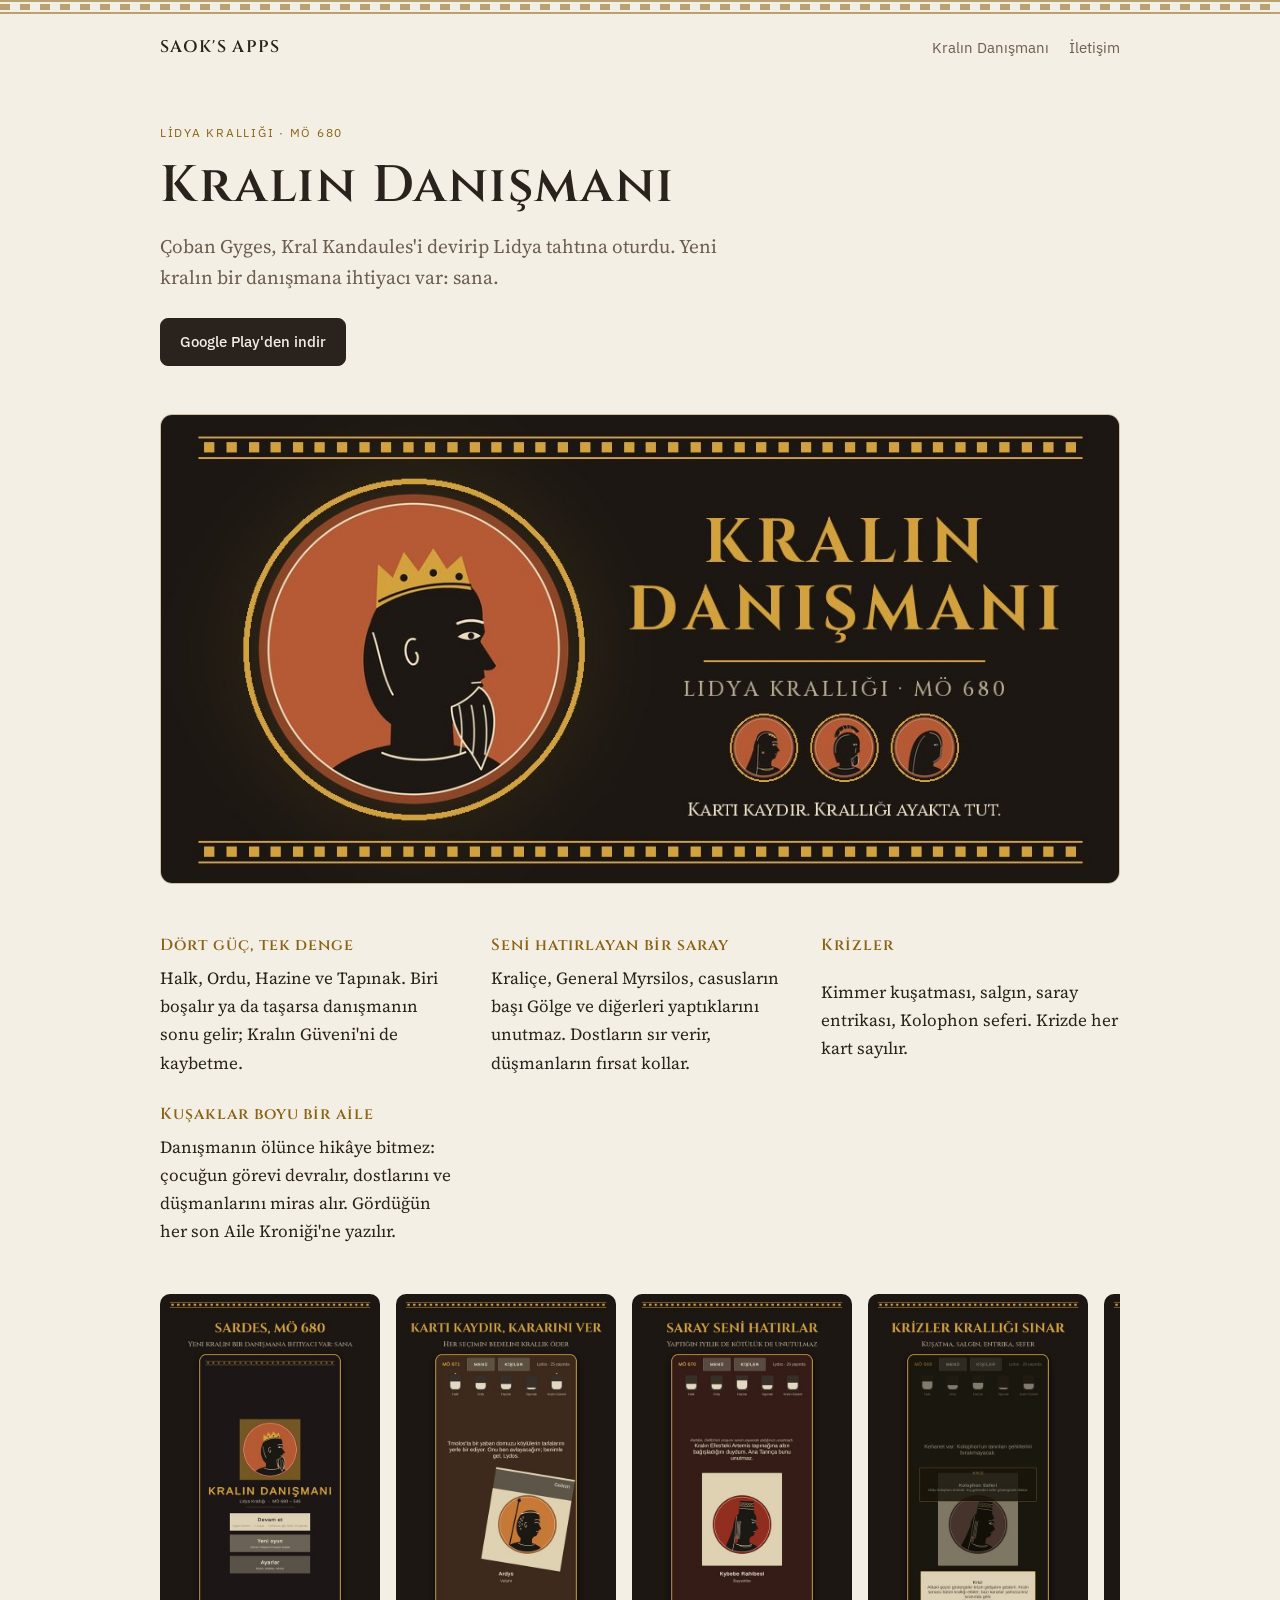
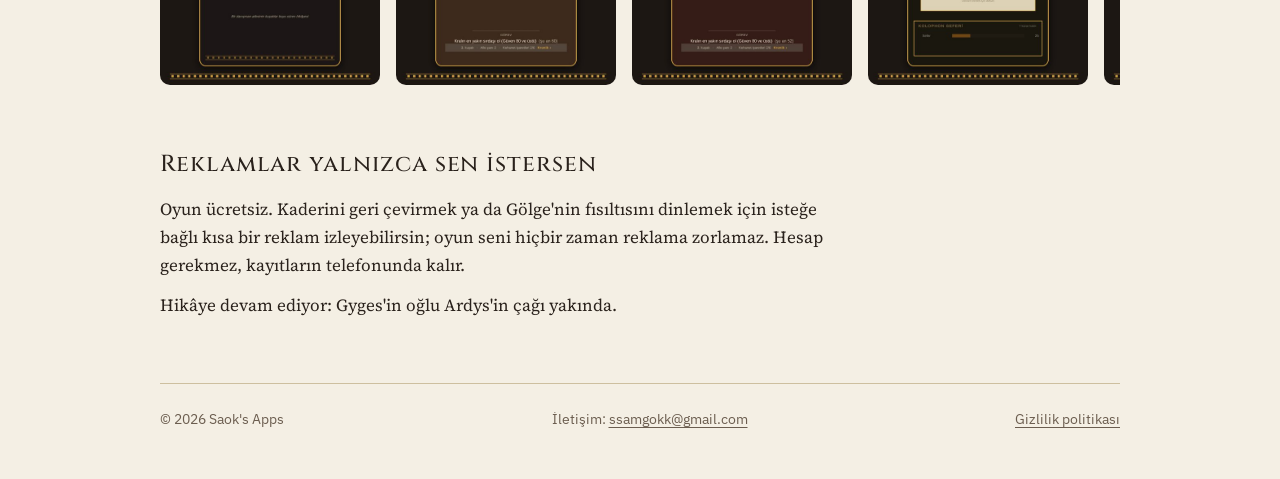
==== kralin-danismani/index.html @ 64fea80e "Saok's Apps sitesi: ana sayfa, Kralın Danışmanı, gizlilik politikası, app-ads.txt Co-Authored-By: Cl" ====
<!doctype html>
<html lang="tr">
<head>
<meta charset="utf-8">
<meta name="viewport" content="width=device-width, initial-scale=1, viewport-fit=cover">
<title>Kralın Danışmanı · Saok's Apps</title>
<meta name="description" content="Lidya sarayında kralın danışmanı ol. Kartı kaydır, krallığı ayakta tut. Android için ücretsiz hikâye oyunu.">
<link rel="icon" href="/assets/favicon.png">
<meta property="og:title" content="Kralın Danışmanı">
<meta property="og:description" content="Lidya sarayında kralın danışmanı ol. Kartı kaydır, krallığı ayakta tut.">
<meta property="og:image" content="https://saoksapps.com/assets/og-kralin.jpg">
<link rel="preconnect" href="https://fonts.googleapis.com">
<link rel="preconnect" href="https://fonts.gstatic.com" crossorigin>
<link rel="stylesheet" href="https://fonts.googleapis.com/css2?family=Cinzel:wght@500;600&family=Source+Serif+4:opsz,wght@8..60,400;8..60,600&family=IBM+Plex+Sans:wght@400;500&display=swap">
<link rel="stylesheet" href="/assets/site.css">
</head>
<body>
<div class="band" aria-hidden="true"></div>
<header class="top">
  <a class="brand" href="/">SAOK'S APPS</a>
  <nav><a href="/kralin-danismani/">Kralın Danışmanı</a><a href="#iletisim">İletişim</a></nav>
</header>

<main>
  <section class="hero">
    <p class="eyebrow">Lidya Krallığı · MÖ 680</p>
    <h1>Kralın Danışmanı</h1>
    <p class="lead">Çoban Gyges, Kral Kandaules'i devirip Lidya tahtına oturdu. Yeni kralın bir danışmana ihtiyacı var: sana.</p>
    <div class="buttons">
      <a class="btn primary" href="https://play.google.com/store/apps/details?id=com.saoksapps.kralindanismani">Google Play'den indir</a>
    </div>
  </section>

  <img class="feature" src="/assets/kralin-tanitim.jpg" width="1024" height="500" alt="Kralın Danışmanı: Gyges madalyonu ve saraydan üç yüz">

  <div class="features">
    <section>
      <h3>Dört güç, tek denge</h3>
      <p>Halk, Ordu, Hazine ve Tapınak. Biri boşalır ya da taşarsa danışmanın sonu gelir; Kralın Güveni'ni de kaybetme.</p>
    </section>
    <section>
      <h3>Seni hatırlayan bir saray</h3>
      <p>Kraliçe, General Myrsilos, casusların başı Gölge ve diğerleri yaptıklarını unutmaz. Dostların sır verir, düşmanların fırsat kollar.</p>
    </section>
    <section>
      <h3>Krizler</h3>
      <p>Kimmer kuşatması, salgın, saray entrikası, Kolophon seferi. Krizde her kart sayılır.</p>
    </section>
    <section>
      <h3>Kuşaklar boyu bir aile</h3>
      <p>Danışmanın ölünce hikâye bitmez: çocuğun görevi devralır, dostlarını ve düşmanlarını miras alır. Gördüğün her son Aile Kroniği'ne yazılır.</p>
    </section>
  </div>

  <section aria-label="Ekran görüntüleri">
    <div class="shots">
      <img src="/assets/ekran-1.jpg" width="540" height="960" alt="Başlık ekranı" loading="lazy">
      <img src="/assets/ekran-2.jpg" width="540" height="960" alt="Kartı kaydırarak karar verme" loading="lazy">
      <img src="/assets/ekran-3.jpg" width="540" height="960" alt="Başrahibe danışmanın geçmişteki iyiliğini hatırlıyor" loading="lazy">
      <img src="/assets/ekran-4.jpg" width="540" height="960" alt="Kolophon Seferi krizi" loading="lazy">
      <img src="/assets/ekran-5.jpg" width="540" height="960" alt="Kehanet işareti" loading="lazy">
      <img src="/assets/ekran-6.jpg" width="540" height="960" alt="Kişiler paneli: dostlar ve düşmanlar" loading="lazy">
    </div>
  </section>

  <section class="narrow" style="display:grid;gap:.75rem">
    <h2>Reklamlar yalnızca sen istersen</h2>
    <p>Oyun ücretsiz. Kaderini geri çevirmek ya da Gölge'nin fısıltısını dinlemek için isteğe bağlı kısa bir reklam izleyebilirsin; oyun seni hiçbir zaman reklama zorlamaz. Hesap gerekmez, kayıtların telefonunda kalır.</p>
    <p>Hikâye devam ediyor: Gyges'in oğlu Ardys'in çağı yakında.</p>
  </section>
</main>

<footer id="iletisim">
  <span>© 2026 Saok's Apps</span>
  <span>İletişim: <a href="mailto:ssamgokk@gmail.com">ssamgokk@gmail.com</a></span>
  <a href="/kralin-danismani/gizlilik/">Gizlilik politikası</a>
</footer>
</body>
</html>
---- assets/site.css ----
/* Saok's Apps: Lidya renkleri (koyu kahve, altın, krem), Cinzel başlıklar, Source Serif metin */
:root {
  --bg: #f4efe4;
  --surface: #ebe3d2;
  --fg: #2a221c;
  --muted: #6b5d4f;
  --rule: #cdbf9f;
  --gold: #8a6416;
  --terra: #b55a34;
  --display: "Cinzel", "Trajan Pro", Georgia, serif;
  --body: "Source Serif 4", Georgia, "Times New Roman", serif;
  --ui: "IBM Plex Sans", system-ui, -apple-system, "Segoe UI", sans-serif;
}
@media (prefers-color-scheme: dark) {
  :root {
    --bg: #1c1713; --surface: #262019; --fg: #eee3cc; --muted: #b8ac94; --rule: #4a3d2c; --gold: #d4a33d; --terra: #d0754d;
    color-scheme: dark;
  }
}
* { box-sizing: border-box; }
html { -webkit-text-size-adjust: 100%; }
body {
  margin: 0;
  background: var(--bg);
  color: var(--fg);
  font-family: var(--body);
  font-size: 1.0625rem;
  line-height: 1.65;
  padding-left: max(16px, env(safe-area-inset-left, 0px));
  padding-right: max(16px, env(safe-area-inset-right, 0px));
  padding-block: 0 3rem;
}
img { max-width: 100%; height: auto; display: block; }
a { color: var(--gold); text-underline-offset: 3px; }
a:focus-visible { outline: 2px solid var(--gold); outline-offset: 2px; }

.band {
  height: 14px;
  margin: 0 calc(-1 * max(16px, env(safe-area-inset-left, 0px)));
  background:
    repeating-linear-gradient(90deg, var(--gold) 0 10px, transparent 10px 20px) center / 100% 6px no-repeat,
    linear-gradient(var(--gold), var(--gold)) top / 100% 2px no-repeat,
    linear-gradient(var(--gold), var(--gold)) bottom / 100% 2px no-repeat;
  opacity: .55;
}

.top {
  max-width: 60rem; margin: 0 auto; padding-block: 1.25rem;
  display: flex; align-items: center; justify-content: space-between; gap: 1rem; flex-wrap: wrap;
}
.brand { font-family: var(--display); font-weight: 600; letter-spacing: .08em; color: var(--fg); text-decoration: none; font-size: 1.05rem; }
.top nav { display: flex; gap: 1.25rem; font-family: var(--ui); font-size: .92rem; }
.top nav a { color: var(--muted); text-decoration: none; }
.top nav a:hover { color: var(--fg); }

main { max-width: 60rem; margin: 0 auto; display: grid; gap: 3rem; }
main > * { min-width: 0; }
.narrow { max-width: 42rem; }

.eyebrow { font-family: var(--ui); font-size: .78rem; letter-spacing: .14em; text-transform: uppercase; color: var(--gold); margin: 0; }
h1, h2 { font-family: var(--display); text-wrap: balance; margin: 0; }
h1 { font-weight: 600; font-size: clamp(2rem, 6vw, 3.2rem); line-height: 1.1; letter-spacing: .03em; }
h2 { font-weight: 500; font-size: 1.45rem; letter-spacing: .04em; }
p { margin: 0; }
.lead { font-size: 1.2rem; color: var(--muted); max-width: 38rem; }

.hero { display: grid; gap: 1rem; padding-top: 2.5rem; }

.game {
  display: grid; grid-template-columns: auto 1fr; gap: 1.5rem; align-items: center;
  background: var(--surface); border: 1px solid var(--rule); border-radius: 14px; padding: 1.5rem;
}
.game img { width: 112px; height: 112px; border-radius: 22px; }
.game > div { display: grid; gap: .5rem; min-width: 0; }
@media (max-width: 520px) { .game { grid-template-columns: 1fr; } }

.buttons { display: flex; flex-wrap: wrap; gap: .75rem; margin-top: .5rem; }
.btn {
  font-family: var(--ui); font-size: .95rem; font-weight: 500; text-decoration: none;
  border-radius: 8px; padding: .65rem 1.2rem; border: 1px solid var(--rule); color: var(--fg);
}
.btn.primary { background: var(--fg); color: var(--bg); border-color: var(--fg); }

.feature { width: 100%; border-radius: 12px; border: 1px solid var(--rule); }

.features { display: grid; grid-template-columns: repeat(auto-fit, minmax(15rem, 1fr)); gap: 1.5rem 2rem; }
.features section { display: grid; gap: .4rem; }
.features h3 { font-family: var(--display); font-weight: 600; font-size: 1rem; letter-spacing: .06em; margin: 0; color: var(--gold); }

.shots {
  display: flex; gap: 1rem; overflow-x: auto; padding-bottom: .75rem;
  scroll-snap-type: x mandatory;
}
.shots img { width: 220px; flex: none; border-radius: 10px; scroll-snap-align: start; }

footer {
  max-width: 60rem; margin: 4rem auto 0; padding-top: 1.5rem; border-top: 1px solid var(--rule);
  font-family: var(--ui); font-size: .88rem; color: var(--muted);
  display: flex; flex-wrap: wrap; gap: .5rem 1.5rem; justify-content: space-between;
}
footer a { color: var(--muted); }
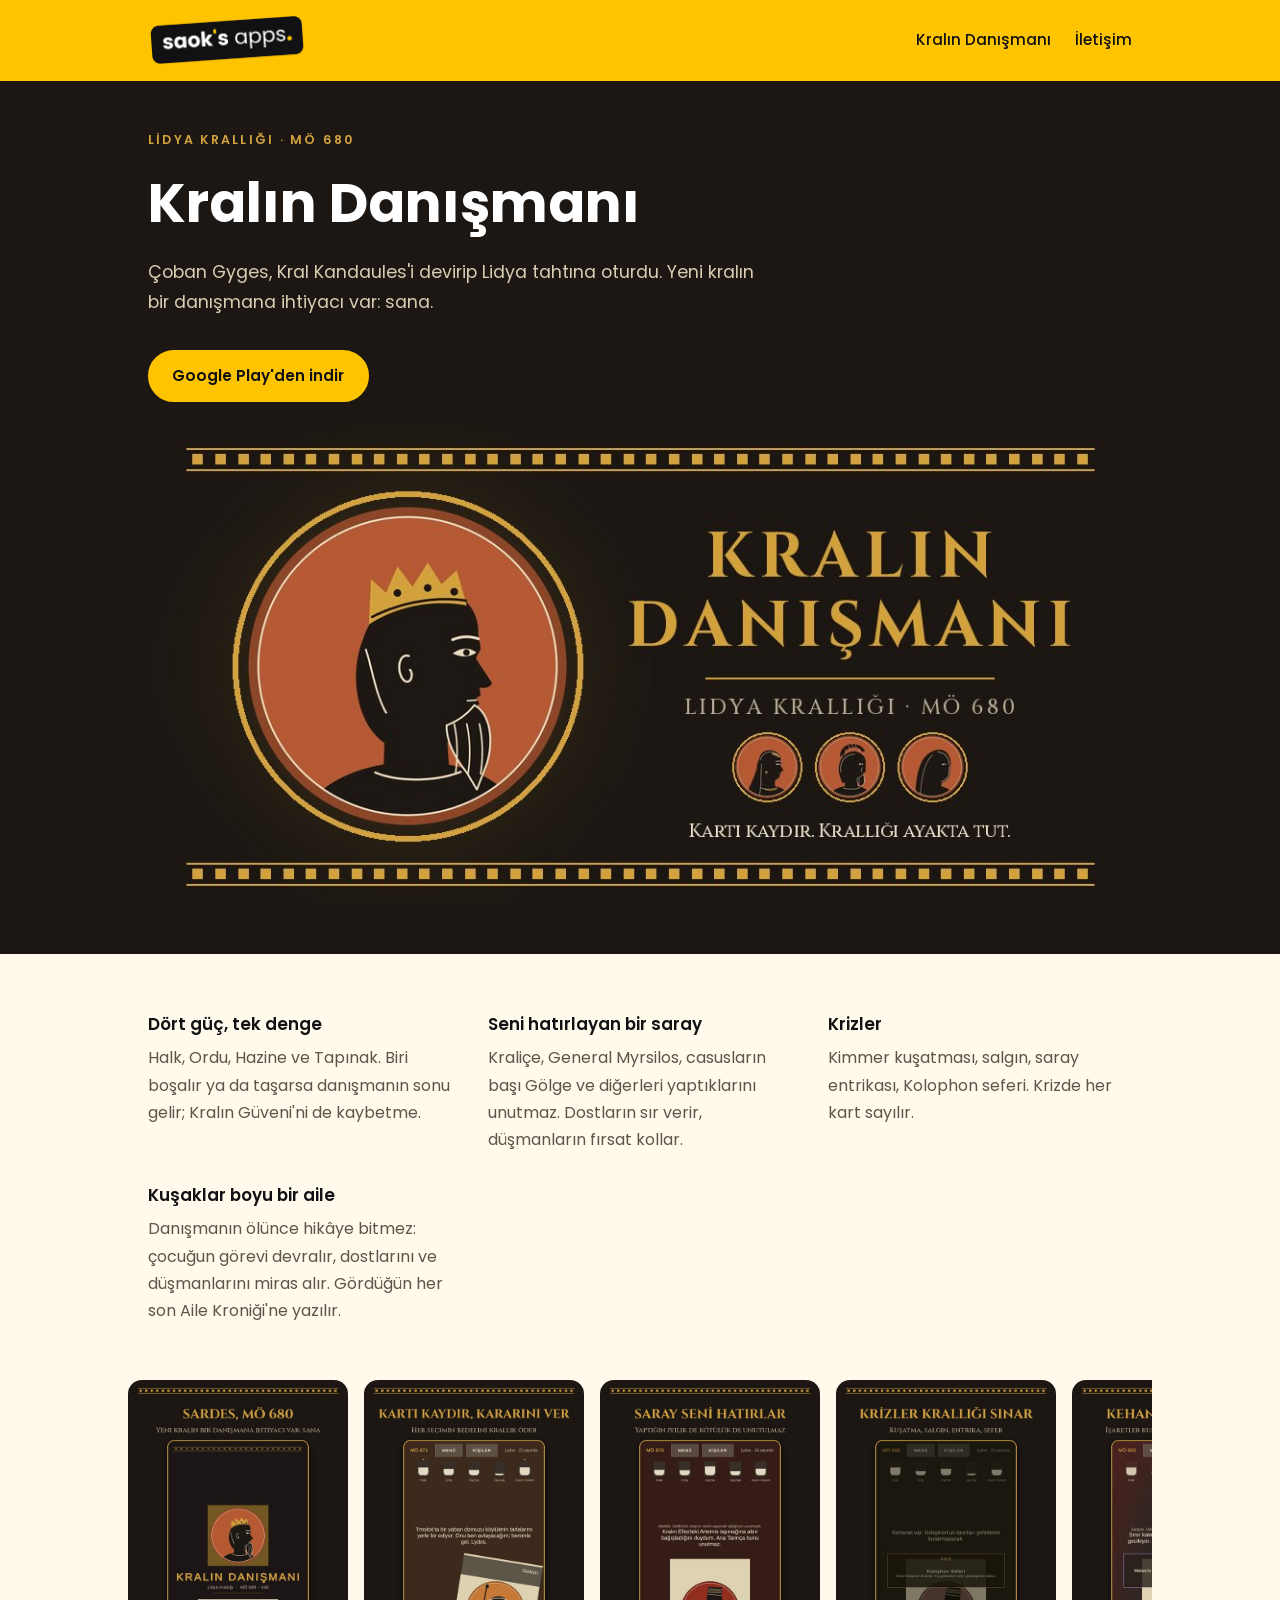
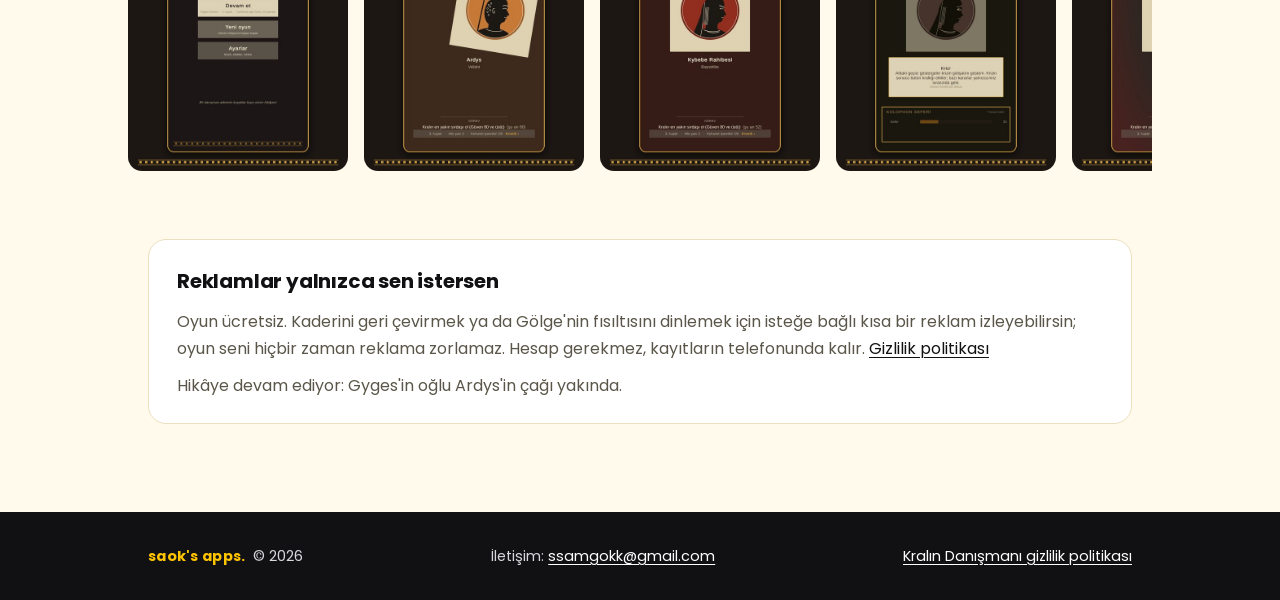
==== commit 2505655d: "Site Saok's Apps marka kimliğine geçti: sarı-siyah, Poppins, logo Co-Authored-By: Claude Opus 5.5 <n" ====
--- a/kralin-danismani/index.html
+++ b/kralin-danismani/index.html
@@ -5,55 +5,46 @@
 <meta name="viewport" content="width=device-width, initial-scale=1, viewport-fit=cover">
 <title>Kralın Danışmanı · Saok's Apps</title>
 <meta name="description" content="Lidya sarayında kralın danışmanı ol. Kartı kaydır, krallığı ayakta tut. Android için ücretsiz hikâye oyunu.">
+<meta name="theme-color" content="#ffc400">
 <link rel="icon" href="/assets/favicon.png">
-<meta property="og:title" content="Kralın Danışmanı">
-<meta property="og:description" content="Lidya sarayında kralın danışmanı ol. Kartı kaydır, krallığı ayakta tut.">
+<link rel="apple-touch-icon" href="/assets/apple-touch-icon.png">
+<meta property="og:title" content="Kralın Danışmanı · Saok's Apps">
+<meta property="og:description" content="Lidya sarayında kralın danışmanı ol. Kartı kaydır, krallığı ayakta tut. Android için ücretsiz hikâye oyunu.">
 <meta property="og:image" content="https://saoksapps.com/assets/og-kralin.jpg">
 <link rel="preconnect" href="https://fonts.googleapis.com">
 <link rel="preconnect" href="https://fonts.gstatic.com" crossorigin>
-<link rel="stylesheet" href="https://fonts.googleapis.com/css2?family=Cinzel:wght@500;600&family=Source+Serif+4:opsz,wght@8..60,400;8..60,600&family=IBM+Plex+Sans:wght@400;500&display=swap">
+<link rel="stylesheet" href="https://fonts.googleapis.com/css2?family=Poppins:wght@300;400;500;600;700&display=swap">
 <link rel="stylesheet" href="/assets/site.css">
 </head>
 <body>
-<div class="band" aria-hidden="true"></div>
 <header class="top">
-  <a class="brand" href="/">SAOK'S APPS</a>
-  <nav><a href="/kralin-danismani/">Kralın Danışmanı</a><a href="#iletisim">İletişim</a></nav>
+  <div class="wrap">
+    <a class="logo" href="/" aria-label="Saok's Apps ana sayfa"><img src="/assets/saoksapps-wordmark.png" width="640" height="211" alt="saok's apps."></a>
+    <nav><a href="/kralin-danismani/">Kralın Danışmanı</a><a href="#iletisim">İletişim</a></nav>
+  </div>
 </header>
-
 <main>
-  <section class="hero">
-    <p class="eyebrow">Lidya Krallığı · MÖ 680</p>
-    <h1>Kralın Danışmanı</h1>
-    <p class="lead">Çoban Gyges, Kral Kandaules'i devirip Lidya tahtına oturdu. Yeni kralın bir danışmana ihtiyacı var: sana.</p>
-    <div class="buttons">
-      <a class="btn primary" href="https://play.google.com/store/apps/details?id=com.saoksapps.kralindanismani">Google Play'den indir</a>
+  <section class="game-hero">
+    <div class="wrap">
+      <p class="eyebrow">Lidya Krallığı · MÖ 680</p>
+      <h1>Kralın Danışmanı</h1>
+      <p class="lead">Çoban Gyges, Kral Kandaules'i devirip Lidya tahtına oturdu. Yeni kralın bir danışmana ihtiyacı var: sana.</p>
+      <div class="buttons"><a class="btn yellow" href="https://play.google.com/store/apps/details?id=com.saoksapps.kralindanismani">Google Play'den indir</a></div>
+      <img class="feature" src="/assets/kralin-tanitim.jpg" width="1024" height="500" alt="Kralın Danışmanı: Gyges madalyonu ve saraydan üç yüz">
     </div>
   </section>
 
-  <img class="feature" src="/assets/kralin-tanitim.jpg" width="1024" height="500" alt="Kralın Danışmanı: Gyges madalyonu ve saraydan üç yüz">
+  <section class="section">
+    <div class="wrap features">
+      <div><h3>Dört güç, tek denge</h3><p>Halk, Ordu, Hazine ve Tapınak. Biri boşalır ya da taşarsa danışmanın sonu gelir; Kralın Güveni'ni de kaybetme.</p></div>
+      <div><h3>Seni hatırlayan bir saray</h3><p>Kraliçe, General Myrsilos, casusların başı Gölge ve diğerleri yaptıklarını unutmaz. Dostların sır verir, düşmanların fırsat kollar.</p></div>
+      <div><h3>Krizler</h3><p>Kimmer kuşatması, salgın, saray entrikası, Kolophon seferi. Krizde her kart sayılır.</p></div>
+      <div><h3>Kuşaklar boyu bir aile</h3><p>Danışmanın ölünce hikâye bitmez: çocuğun görevi devralır, dostlarını ve düşmanlarını miras alır. Gördüğün her son Aile Kroniği'ne yazılır.</p></div>
+    </div>
+  </section>
 
-  <div class="features">
-    <section>
-      <h3>Dört güç, tek denge</h3>
-      <p>Halk, Ordu, Hazine ve Tapınak. Biri boşalır ya da taşarsa danışmanın sonu gelir; Kralın Güveni'ni de kaybetme.</p>
-    </section>
-    <section>
-      <h3>Seni hatırlayan bir saray</h3>
-      <p>Kraliçe, General Myrsilos, casusların başı Gölge ve diğerleri yaptıklarını unutmaz. Dostların sır verir, düşmanların fırsat kollar.</p>
-    </section>
-    <section>
-      <h3>Krizler</h3>
-      <p>Kimmer kuşatması, salgın, saray entrikası, Kolophon seferi. Krizde her kart sayılır.</p>
-    </section>
-    <section>
-      <h3>Kuşaklar boyu bir aile</h3>
-      <p>Danışmanın ölünce hikâye bitmez: çocuğun görevi devralır, dostlarını ve düşmanlarını miras alır. Gördüğün her son Aile Kroniği'ne yazılır.</p>
-    </section>
-  </div>
-
-  <section aria-label="Ekran görüntüleri">
-    <div class="shots">
+  <section class="section" aria-label="Ekran görüntüleri" style="padding-top:0">
+    <div class="wrap shots">
       <img src="/assets/ekran-1.jpg" width="540" height="960" alt="Başlık ekranı" loading="lazy">
       <img src="/assets/ekran-2.jpg" width="540" height="960" alt="Kartı kaydırarak karar verme" loading="lazy">
       <img src="/assets/ekran-3.jpg" width="540" height="960" alt="Başrahibe danışmanın geçmişteki iyiliğini hatırlıyor" loading="lazy">
@@ -63,17 +54,22 @@
     </div>
   </section>
 
-  <section class="narrow" style="display:grid;gap:.75rem">
-    <h2>Reklamlar yalnızca sen istersen</h2>
-    <p>Oyun ücretsiz. Kaderini geri çevirmek ya da Gölge'nin fısıltısını dinlemek için isteğe bağlı kısa bir reklam izleyebilirsin; oyun seni hiçbir zaman reklama zorlamaz. Hesap gerekmez, kayıtların telefonunda kalır.</p>
-    <p>Hikâye devam ediyor: Gyges'in oğlu Ardys'in çağı yakında.</p>
+  <section class="section" style="padding-top:0">
+    <div class="wrap">
+      <div class="note">
+        <h2>Reklamlar yalnızca sen istersen</h2>
+        <p>Oyun ücretsiz. Kaderini geri çevirmek ya da Gölge'nin fısıltısını dinlemek için isteğe bağlı kısa bir reklam izleyebilirsin; oyun seni hiçbir zaman reklama zorlamaz. Hesap gerekmez, kayıtların telefonunda kalır. <a href="/kralin-danismani/gizlilik/">Gizlilik politikası</a></p>
+        <p>Hikâye devam ediyor: Gyges'in oğlu Ardys'in çağı yakında.</p>
+      </div>
+    </div>
   </section>
 </main>
-
 <footer id="iletisim">
-  <span>© 2026 Saok's Apps</span>
-  <span>İletişim: <a href="mailto:ssamgokk@gmail.com">ssamgokk@gmail.com</a></span>
-  <a href="/kralin-danismani/gizlilik/">Gizlilik politikası</a>
+  <div class="wrap">
+    <span><span class="mark">saok's apps.</span> &nbsp;© 2026</span>
+    <span>İletişim: <a href="mailto:ssamgokk@gmail.com">ssamgokk@gmail.com</a></span>
+    <a href="/kralin-danismani/gizlilik/">Kralın Danışmanı gizlilik politikası</a>
+  </div>
 </footer>
 </body>
 </html>
--- a/assets/site.css
+++ b/assets/site.css
@@ -1,101 +1,141 @@
-/* Saok's Apps: Lidya renkleri (koyu kahve, altın, krem), Cinzel başlıklar, Source Serif metin */
+/* Saok's Apps marka kimliği: sarı (#FFC400), siyah (#111114), beyaz; Poppins.
+   Düzen: sarı üst bant + logo, açık zeminli içerik, siyah alt bilgi.
+   Marka tek temalı (logo sarı zemine göre çizildi), bu yüzden renkler sabit. */
 :root {
-  --bg: #f4efe4;
-  --surface: #ebe3d2;
-  --fg: #2a221c;
-  --muted: #6b5d4f;
-  --rule: #cdbf9f;
-  --gold: #8a6416;
-  --terra: #b55a34;
-  --display: "Cinzel", "Trajan Pro", Georgia, serif;
-  --body: "Source Serif 4", Georgia, "Times New Roman", serif;
-  --ui: "IBM Plex Sans", system-ui, -apple-system, "Segoe UI", sans-serif;
-}
-@media (prefers-color-scheme: dark) {
-  :root {
-    --bg: #1c1713; --surface: #262019; --fg: #eee3cc; --muted: #b8ac94; --rule: #4a3d2c; --gold: #d4a33d; --terra: #d0754d;
-    color-scheme: dark;
-  }
+  --yellow: #ffc400;
+  --black: #111114;
+  --white: #ffffff;
+  --paper: #fffaeb;
+  --ink: #111114;
+  --muted: #5a5649;
+  --brown: #412f00;
+  --line: #eadfbf;
+  --font: "Poppins", system-ui, -apple-system, "Segoe UI", sans-serif;
+  color-scheme: light;
 }
 * { box-sizing: border-box; }
 html { -webkit-text-size-adjust: 100%; }
 body {
   margin: 0;
-  background: var(--bg);
-  color: var(--fg);
-  font-family: var(--body);
-  font-size: 1.0625rem;
-  line-height: 1.65;
-  padding-left: max(16px, env(safe-area-inset-left, 0px));
-  padding-right: max(16px, env(safe-area-inset-right, 0px));
-  padding-block: 0 3rem;
+  background: var(--paper);
+  color: var(--ink);
+  font-family: var(--font);
+  font-size: 1rem;
+  line-height: 1.7;
 }
 img { max-width: 100%; height: auto; display: block; }
-a { color: var(--gold); text-underline-offset: 3px; }
-a:focus-visible { outline: 2px solid var(--gold); outline-offset: 2px; }
+a { color: var(--ink); text-underline-offset: 3px; }
+a:focus-visible { outline: 3px solid var(--black); outline-offset: 3px; border-radius: 4px; }
 
-.band {
-  height: 14px;
-  margin: 0 calc(-1 * max(16px, env(safe-area-inset-left, 0px)));
-  background:
-    repeating-linear-gradient(90deg, var(--gold) 0 10px, transparent 10px 20px) center / 100% 6px no-repeat,
-    linear-gradient(var(--gold), var(--gold)) top / 100% 2px no-repeat,
-    linear-gradient(var(--gold), var(--gold)) bottom / 100% 2px no-repeat;
-  opacity: .55;
+.wrap {
+  max-width: 64rem; margin: 0 auto;
+  padding-left: max(20px, env(safe-area-inset-left, 0px));
+  padding-right: max(20px, env(safe-area-inset-right, 0px));
 }
 
-.top {
-  max-width: 60rem; margin: 0 auto; padding-block: 1.25rem;
+/* ---------- üst bant ---------- */
+.top { background: var(--yellow); }
+.top .wrap {
   display: flex; align-items: center; justify-content: space-between; gap: 1rem; flex-wrap: wrap;
+  padding-block: .9rem;
 }
-.brand { font-family: var(--display); font-weight: 600; letter-spacing: .08em; color: var(--fg); text-decoration: none; font-size: 1.05rem; }
-.top nav { display: flex; gap: 1.25rem; font-family: var(--ui); font-size: .92rem; }
-.top nav a { color: var(--muted); text-decoration: none; }
-.top nav a:hover { color: var(--fg); }
+.top .logo img { height: 52px; width: auto; }
+.top nav { display: flex; gap: 1.5rem; font-weight: 500; font-size: .95rem; }
+.top nav a { text-decoration: none; color: var(--black); }
+.top nav a:hover { text-decoration: underline; }
 
-main { max-width: 60rem; margin: 0 auto; display: grid; gap: 3rem; }
-main > * { min-width: 0; }
-.narrow { max-width: 42rem; }
+/* ---------- ana sayfa giriş ---------- */
+.hero { background: var(--yellow); padding-block: 2.5rem 4.5rem; }
+.hero .wrap { display: grid; gap: 1.25rem; }
+.tagline {
+  margin: 0; color: var(--brown); font-weight: 500; font-size: 1rem;
+  letter-spacing: .32em; text-transform: lowercase;
+}
+.hero h1 {
+  margin: 0; font-weight: 700; letter-spacing: -.02em; line-height: 1.08;
+  font-size: clamp(2.2rem, 6.5vw, 4rem); max-width: 16ch; text-wrap: balance;
+}
+.hero p.lead { margin: 0; max-width: 36rem; font-size: 1.1rem; color: var(--black); }
 
-.eyebrow { font-family: var(--ui); font-size: .78rem; letter-spacing: .14em; text-transform: uppercase; color: var(--gold); margin: 0; }
-h1, h2 { font-family: var(--display); text-wrap: balance; margin: 0; }
-h1 { font-weight: 600; font-size: clamp(2rem, 6vw, 3.2rem); line-height: 1.1; letter-spacing: .03em; }
-h2 { font-weight: 500; font-size: 1.45rem; letter-spacing: .04em; }
-p { margin: 0; }
-.lead { font-size: 1.2rem; color: var(--muted); max-width: 38rem; }
+/* ---------- bölümler ---------- */
+main { display: grid; gap: 0; }
+.section { padding-block: 3.5rem; }
+.section h2 {
+  margin: 0 0 1.5rem; font-weight: 700; font-size: 1.6rem; letter-spacing: -.01em;
+}
+.eyebrow {
+  margin: 0; font-size: .78rem; font-weight: 600; letter-spacing: .18em; text-transform: uppercase; color: var(--muted);
+}
 
-.hero { display: grid; gap: 1rem; padding-top: 2.5rem; }
-
-.game {
-  display: grid; grid-template-columns: auto 1fr; gap: 1.5rem; align-items: center;
-  background: var(--surface); border: 1px solid var(--rule); border-radius: 14px; padding: 1.5rem;
+/* oyun kartı: oyunun kendi rengini taşır */
+.game-card {
+  display: grid; grid-template-columns: minmax(0, 1.2fr) minmax(0, 1fr);
+  background: #1c1713; color: #eee3cc; border-radius: 22px; overflow: hidden;
+  box-shadow: 0 1px 0 var(--line);
 }
-.game img { width: 112px; height: 112px; border-radius: 22px; }
-.game > div { display: grid; gap: .5rem; min-width: 0; }
-@media (max-width: 520px) { .game { grid-template-columns: 1fr; } }
+.game-card .art img { width: 100%; height: 100%; object-fit: cover; }
+.game-card .info { padding: 2rem; display: grid; gap: .75rem; align-content: center; }
+.game-card .info .eyebrow { color: #d4a33d; }
+.game-card h3 { margin: 0; font-size: 1.6rem; font-weight: 700; letter-spacing: -.01em; color: #fff; }
+.game-card p { margin: 0; color: #d9ccb2; }
+@media (max-width: 760px) { .game-card { grid-template-columns: 1fr; } }
 
 .buttons { display: flex; flex-wrap: wrap; gap: .75rem; margin-top: .5rem; }
 .btn {
-  font-family: var(--ui); font-size: .95rem; font-weight: 500; text-decoration: none;
-  border-radius: 8px; padding: .65rem 1.2rem; border: 1px solid var(--rule); color: var(--fg);
+  display: inline-block; font-weight: 600; font-size: .95rem; text-decoration: none;
+  border-radius: 999px; padding: .7rem 1.4rem; border: 2px solid currentColor;
 }
-.btn.primary { background: var(--fg); color: var(--bg); border-color: var(--fg); }
+.btn.yellow { background: var(--yellow); color: var(--black); border-color: var(--yellow); }
+.btn.ghost-light { color: #eee3cc; }
+.btn.black { background: var(--black); color: var(--white); border-color: var(--black); }
 
-.feature { width: 100%; border-radius: 12px; border: 1px solid var(--rule); }
+/* ---------- oyun sayfası ---------- */
+.game-hero { background: #1c1713; color: #eee3cc; padding-block: 3rem; }
+.game-hero .wrap { display: grid; gap: 1.5rem; }
+.game-hero .eyebrow { color: #d4a33d; }
+.game-hero h1 { margin: 0; color: #fff; font-weight: 700; font-size: clamp(2rem, 6vw, 3.4rem); line-height: 1.1; }
+.game-hero p.lead { margin: 0; max-width: 38rem; font-size: 1.1rem; color: #d9ccb2; }
+.game-hero .feature { border-radius: 16px; width: 100%; }
 
-.features { display: grid; grid-template-columns: repeat(auto-fit, minmax(15rem, 1fr)); gap: 1.5rem 2rem; }
-.features section { display: grid; gap: .4rem; }
-.features h3 { font-family: var(--display); font-weight: 600; font-size: 1rem; letter-spacing: .06em; margin: 0; color: var(--gold); }
+.features { display: grid; grid-template-columns: repeat(auto-fit, minmax(15rem, 1fr)); gap: 1.75rem 2.25rem; }
+.features div { display: grid; gap: .35rem; align-content: start; }
+.features h3 { margin: 0; font-size: 1.05rem; font-weight: 600; }
+.features p { margin: 0; color: var(--muted); }
 
-.shots {
-  display: flex; gap: 1rem; overflow-x: auto; padding-bottom: .75rem;
-  scroll-snap-type: x mandatory;
+.shots { display: flex; gap: 1rem; overflow-x: auto; padding-bottom: .75rem; scroll-snap-type: x mandatory; }
+.shots img { width: 220px; flex: none; border-radius: 14px; scroll-snap-align: start; }
+
+.note { background: var(--white); border: 1px solid var(--line); border-radius: 18px; padding: 1.5rem 1.75rem; display: grid; gap: .6rem; }
+.note h2 { margin: 0; font-size: 1.25rem; }
+.note p { margin: 0; color: var(--muted); }
+
+/* ---------- yazı sayfaları (gizlilik) ---------- */
+.doc { max-width: 44rem; display: grid; gap: 2rem; padding-block: 3rem; }
+.doc h1 { margin: 0; font-size: clamp(1.8rem, 5vw, 2.6rem); font-weight: 700; line-height: 1.15; }
+.doc .meta { margin: 0; font-size: .9rem; color: var(--muted); display: flex; flex-wrap: wrap; gap: .25rem 1.25rem; }
+.doc article { display: grid; gap: 2rem; }
+.doc section { display: grid; gap: .6rem; }
+.doc h2 { margin: 0; font-size: 1.15rem; font-weight: 600; display: flex; gap: .75rem; align-items: baseline; }
+.doc h2 .n { font-size: .8rem; font-weight: 600; color: var(--brown); background: var(--yellow); border-radius: 999px; padding: .05rem .55rem; }
+.doc p, .doc ul { margin: 0; }
+.doc ul { padding-left: 1.2rem; display: grid; gap: .35rem; }
+.doc .summary { background: var(--white); border-left: 4px solid var(--yellow); border-radius: 0 12px 12px 0; padding: 1rem 1.25rem; }
+.lang { display: flex; gap: .5rem; }
+.lang a { font-size: .85rem; font-weight: 500; text-decoration: none; color: var(--ink); border: 2px solid var(--black); border-radius: 999px; padding: .2rem .9rem; }
+.lang a[aria-current="true"] { background: var(--black); color: var(--white); }
+.contact { display: flex; flex-wrap: wrap; align-items: center; gap: .5rem .75rem; }
+.contact code { font-family: var(--font); background: var(--white); border: 1px solid var(--line); padding: .2rem .6rem; border-radius: 8px; user-select: all; word-break: break-all; }
+.contact button { font: inherit; font-size: .85rem; font-weight: 500; color: var(--black); background: var(--yellow); border: 0; border-radius: 999px; padding: .3rem .9rem; cursor: pointer; }
+
+/* ---------- alt bilgi ---------- */
+footer { background: var(--black); color: #d8d8dc; margin-top: 2rem; }
+footer .wrap {
+  padding-block: 2rem; display: flex; flex-wrap: wrap; gap: .75rem 2rem; justify-content: space-between; align-items: center;
+  font-size: .9rem;
 }
-.shots img { width: 220px; flex: none; border-radius: 10px; scroll-snap-align: start; }
+footer a { color: #ffffff; }
+footer .mark { color: var(--yellow); font-weight: 700; letter-spacing: .02em; }
 
-footer {
-  max-width: 60rem; margin: 4rem auto 0; padding-top: 1.5rem; border-top: 1px solid var(--rule);
-  font-family: var(--ui); font-size: .88rem; color: var(--muted);
-  display: flex; flex-wrap: wrap; gap: .5rem 1.5rem; justify-content: space-between;
-}
-footer a { color: var(--muted); }
+.wrap > * { min-width: 0; }
+main > * { min-width: 0; }
+[hidden] { display: none !important; }
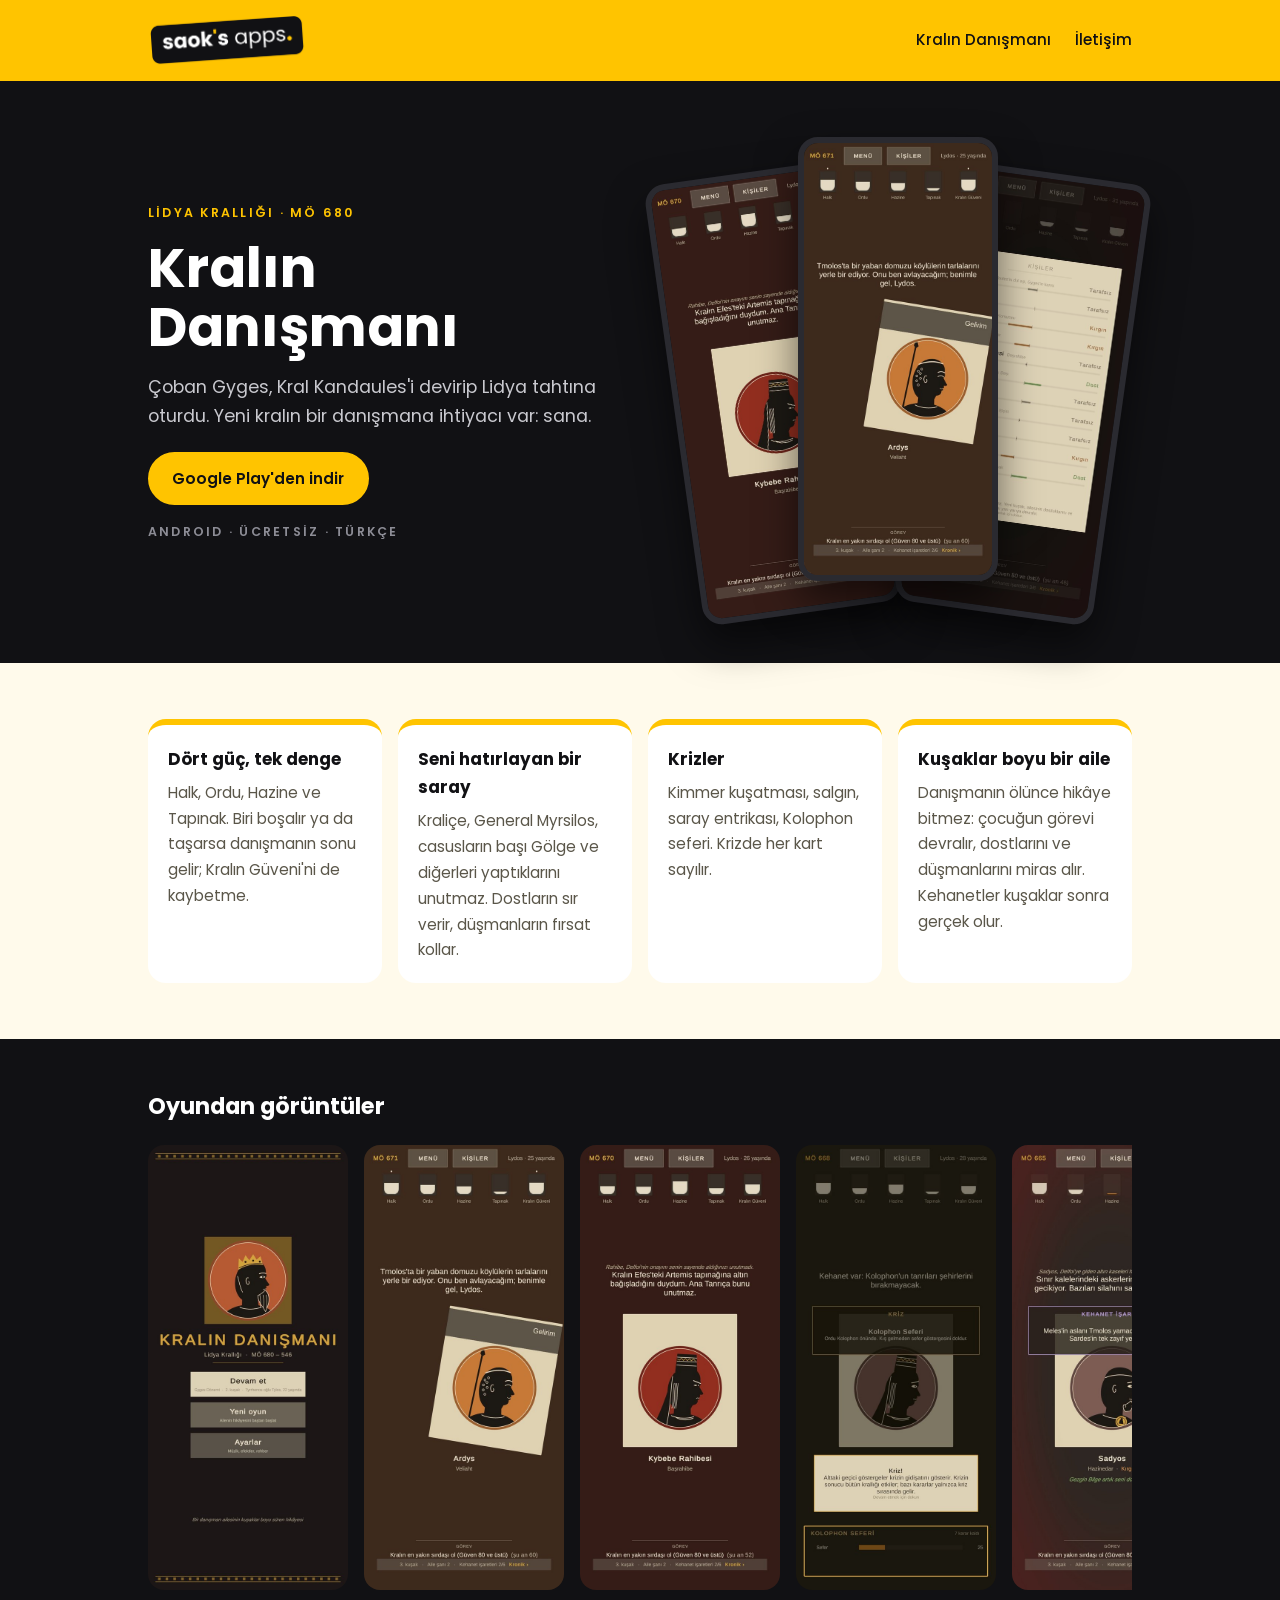
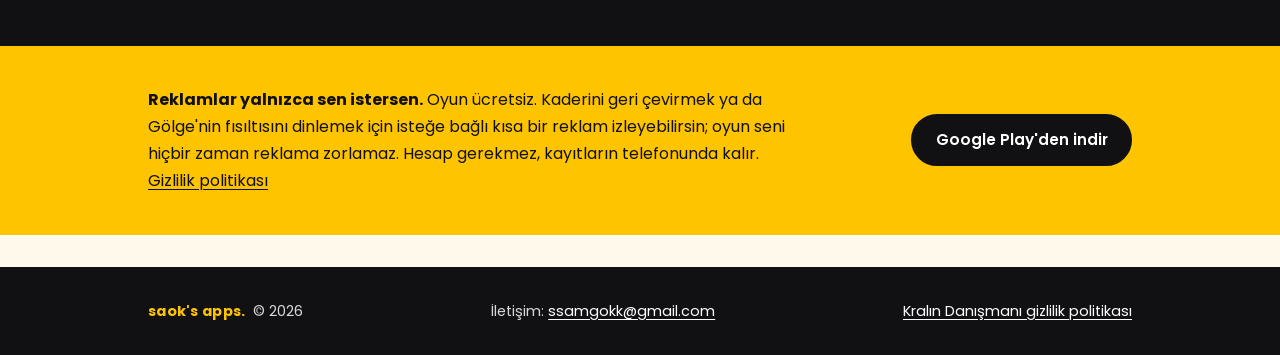
==== commit 0a798049: "Ana sayfa: logolu giriş ve siyah vitrin; oyun sayfası: siyah vitrin tasarımı Co-Authored-By: Claude " ====
--- a/kralin-danismani/index.html
+++ b/kralin-danismani/index.html
@@ -8,13 +8,42 @@
 <meta name="theme-color" content="#ffc400">
 <link rel="icon" href="/assets/favicon.png">
 <link rel="apple-touch-icon" href="/assets/apple-touch-icon.png">
-<meta property="og:title" content="Kralın Danışmanı · Saok's Apps">
-<meta property="og:description" content="Lidya sarayında kralın danışmanı ol. Kartı kaydır, krallığı ayakta tut. Android için ücretsiz hikâye oyunu.">
+<meta property="og:title" content="Kralın Danışmanı">
+<meta property="og:description" content="Lidya sarayında kralın danışmanı ol. Kartı kaydır, krallığı ayakta tut.">
 <meta property="og:image" content="https://saoksapps.com/assets/og-kralin.jpg">
 <link rel="preconnect" href="https://fonts.googleapis.com">
 <link rel="preconnect" href="https://fonts.gstatic.com" crossorigin>
 <link rel="stylesheet" href="https://fonts.googleapis.com/css2?family=Poppins:wght@300;400;500;600;700&display=swap">
 <link rel="stylesheet" href="/assets/site.css">
+
+
+<style>
+.v1 { background: var(--black); color: #fff; padding-block: 3.5rem; }
+.v1 .wrap { display: grid; grid-template-columns: minmax(0,1fr) minmax(0,1fr); gap: 3rem; align-items: center; }
+.v1 .fan { position: relative; height: 470px; }
+.v1 .fan img { position: absolute; width: 200px; height: 444px; object-fit: cover; border-radius: 20px; border: 6px solid #2a2a30; box-shadow: 0 20px 40px rgba(0,0,0,.55); top: 12px; }
+.v1 .fan .a { left: 50%; transform: translateX(-50%); z-index: 2; top: 0; }
+.v1 .fan .b { left: calc(50% - 225px); transform: rotate(-8deg); top: 34px; }
+.v1 .fan .c { left: calc(50% + 25px); transform: rotate(8deg); top: 34px; }
+.v1 .info { display: grid; gap: 1rem; }
+.v1 .eyebrow { color: var(--yellow); }
+.v1 h1 { margin: 0; font-size: clamp(2.2rem,5vw,3.4rem); line-height: 1.08; }
+.v1 .lead { margin: 0; color: #c9c9cf; font-size: 1.1rem; }
+.v1 .buttons { margin-top: .25rem; }
+.f1 { display: grid; grid-template-columns: repeat(auto-fit, minmax(14rem,1fr)); gap: 1rem; }
+.f1 div { background: #fff; border-radius: 18px; padding: 1.25rem; border-top: 6px solid var(--yellow); display: grid; gap: .4rem; align-content: start; }
+.f1 h3 { margin: 0; font-size: 1.05rem; }
+.f1 p { margin: 0; color: var(--muted); font-size: .95rem; }
+.s1 { background: var(--black); padding-block: 3rem; }
+.s1 h2 { color: #fff; margin: 0 0 1.25rem; font-size: 1.4rem; }
+.shots { display: flex; gap: 1rem; overflow-x: auto; padding-bottom: .5rem; }
+.shots img { width: 200px; flex: none; border-radius: 16px; }
+.band { background: var(--yellow); padding-block: 2.5rem; }
+.band .wrap { display: flex; flex-wrap: wrap; gap: 1rem 2rem; align-items: center; justify-content: space-between; }
+.band p { margin: 0; max-width: 40rem; }
+.band .btn.black { white-space: nowrap; }
+@media (max-width: 760px) { .v1 .wrap { grid-template-columns: 1fr; } .v1 .fan { height: 360px; order: 2; } .v1 .fan img { width: 150px; height: 333px; } .v1 .fan .b { left: calc(50% - 170px); } .v1 .fan .c { left: calc(50% + 20px); } }
+</style>
 </head>
 <body>
 <header class="top">
@@ -24,45 +53,14 @@
   </div>
 </header>
 <main>
-  <section class="game-hero">
-    <div class="wrap">
-      <p class="eyebrow">Lidya Krallığı · MÖ 680</p>
-      <h1>Kralın Danışmanı</h1>
-      <p class="lead">Çoban Gyges, Kral Kandaules'i devirip Lidya tahtına oturdu. Yeni kralın bir danışmana ihtiyacı var: sana.</p>
-      <div class="buttons"><a class="btn yellow" href="https://play.google.com/store/apps/details?id=com.saoksapps.kralindanismani">Google Play'den indir</a></div>
-      <img class="feature" src="/assets/kralin-tanitim.jpg" width="1024" height="500" alt="Kralın Danışmanı: Gyges madalyonu ve saraydan üç yüz">
-    </div>
-  </section>
-
-  <section class="section">
-    <div class="wrap features">
-      <div><h3>Dört güç, tek denge</h3><p>Halk, Ordu, Hazine ve Tapınak. Biri boşalır ya da taşarsa danışmanın sonu gelir; Kralın Güveni'ni de kaybetme.</p></div>
-      <div><h3>Seni hatırlayan bir saray</h3><p>Kraliçe, General Myrsilos, casusların başı Gölge ve diğerleri yaptıklarını unutmaz. Dostların sır verir, düşmanların fırsat kollar.</p></div>
-      <div><h3>Krizler</h3><p>Kimmer kuşatması, salgın, saray entrikası, Kolophon seferi. Krizde her kart sayılır.</p></div>
-      <div><h3>Kuşaklar boyu bir aile</h3><p>Danışmanın ölünce hikâye bitmez: çocuğun görevi devralır, dostlarını ve düşmanlarını miras alır. Gördüğün her son Aile Kroniği'ne yazılır.</p></div>
-    </div>
-  </section>
-
-  <section class="section" aria-label="Ekran görüntüleri" style="padding-top:0">
-    <div class="wrap shots">
-      <img src="/assets/ekran-1.jpg" width="540" height="960" alt="Başlık ekranı" loading="lazy">
-      <img src="/assets/ekran-2.jpg" width="540" height="960" alt="Kartı kaydırarak karar verme" loading="lazy">
-      <img src="/assets/ekran-3.jpg" width="540" height="960" alt="Başrahibe danışmanın geçmişteki iyiliğini hatırlıyor" loading="lazy">
-      <img src="/assets/ekran-4.jpg" width="540" height="960" alt="Kolophon Seferi krizi" loading="lazy">
-      <img src="/assets/ekran-5.jpg" width="540" height="960" alt="Kehanet işareti" loading="lazy">
-      <img src="/assets/ekran-6.jpg" width="540" height="960" alt="Kişiler paneli: dostlar ve düşmanlar" loading="lazy">
-    </div>
-  </section>
-
-  <section class="section" style="padding-top:0">
-    <div class="wrap">
-      <div class="note">
-        <h2>Reklamlar yalnızca sen istersen</h2>
-        <p>Oyun ücretsiz. Kaderini geri çevirmek ya da Gölge'nin fısıltısını dinlemek için isteğe bağlı kısa bir reklam izleyebilirsin; oyun seni hiçbir zaman reklama zorlamaz. Hesap gerekmez, kayıtların telefonunda kalır. <a href="/kralin-danismani/gizlilik/">Gizlilik politikası</a></p>
-        <p>Hikâye devam ediyor: Gyges'in oğlu Ardys'in çağı yakında.</p>
-      </div>
-    </div>
-  </section>
+<section class="v1"><div class="wrap">
+  <div class="info"><p class="eyebrow">Lidya Krallığı · MÖ 680</p><h1>Kralın Danışmanı</h1><p class="lead">Çoban Gyges, Kral Kandaules'i devirip Lidya tahtına oturdu. Yeni kralın bir danışmana ihtiyacı var: sana.</p><div class="buttons"><a class="btn yellow" href="https://play.google.com/store/apps/details?id=com.saoksapps.kralindanismani">Google Play'den indir</a></div>
+  <p class="eyebrow" style="color:#8d8d96"><span lang="en">Android</span> · Ücretsiz · Türkçe</p></div>
+  <div class="fan"><img class="b" src="/assets/oyun-rahibe.jpg" alt=""><img class="c" src="/assets/oyun-kisiler.jpg" alt=""><img class="a" src="/assets/oyun-ekrani.jpg" alt="Kralın Danışmanı oyun ekranı"></div>
+</div></section>
+<section class="section"><div class="wrap"><div class="f1"><div><h3>Dört güç, tek denge</h3><p>Halk, Ordu, Hazine ve Tapınak. Biri boşalır ya da taşarsa danışmanın sonu gelir; Kralın Güveni'ni de kaybetme.</p></div><div><h3>Seni hatırlayan bir saray</h3><p>Kraliçe, General Myrsilos, casusların başı Gölge ve diğerleri yaptıklarını unutmaz. Dostların sır verir, düşmanların fırsat kollar.</p></div><div><h3>Krizler</h3><p>Kimmer kuşatması, salgın, saray entrikası, Kolophon seferi. Krizde her kart sayılır.</p></div><div><h3>Kuşaklar boyu bir aile</h3><p>Danışmanın ölünce hikâye bitmez: çocuğun görevi devralır, dostlarını ve düşmanlarını miras alır. Kehanetler kuşaklar sonra gerçek olur.</p></div></div></div></section>
+<section class="s1"><div class="wrap"><h2>Oyundan görüntüler</h2><div class="shots"><img src="/assets/oyun-baslik.jpg" width="540" height="1200" alt="" loading="lazy"><img src="/assets/oyun-ekrani.jpg" width="540" height="1200" alt="" loading="lazy"><img src="/assets/oyun-rahibe.jpg" width="540" height="1200" alt="" loading="lazy"><img src="/assets/oyun-kriz.jpg" width="540" height="1200" alt="" loading="lazy"><img src="/assets/oyun-kehanet.jpg" width="540" height="1200" alt="" loading="lazy"><img src="/assets/oyun-kisiler.jpg" width="540" height="1200" alt="" loading="lazy"></div></div></section>
+<section class="band"><div class="wrap"><p><b>Reklamlar yalnızca sen istersen.</b> Oyun ücretsiz. Kaderini geri çevirmek ya da Gölge'nin fısıltısını dinlemek için isteğe bağlı kısa bir reklam izleyebilirsin; oyun seni hiçbir zaman reklama zorlamaz. Hesap gerekmez, kayıtların telefonunda kalır. <a href="/kralin-danismani/gizlilik/">Gizlilik politikası</a></p><a class="btn black" href="https://play.google.com/store/apps/details?id=com.saoksapps.kralindanismani">Google Play'den indir</a></div></section>
 </main>
 <footer id="iletisim">
   <div class="wrap">
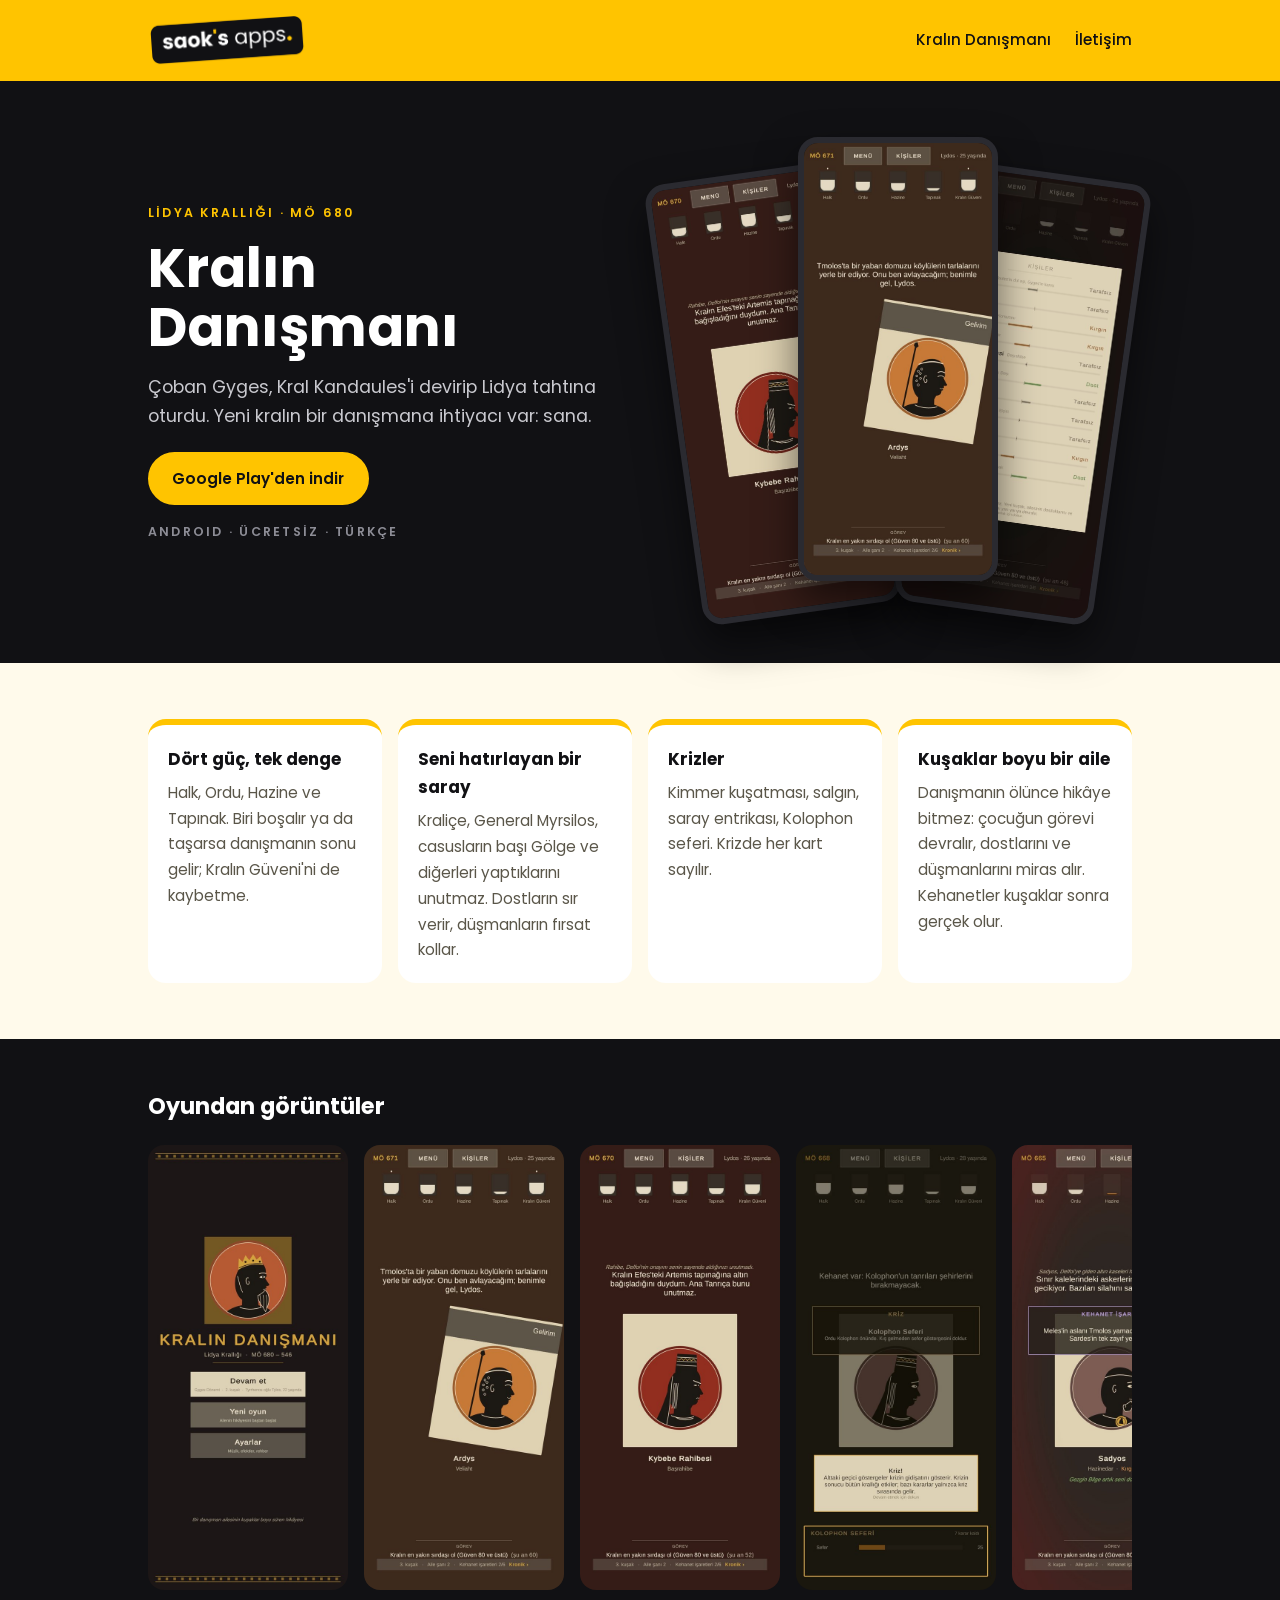
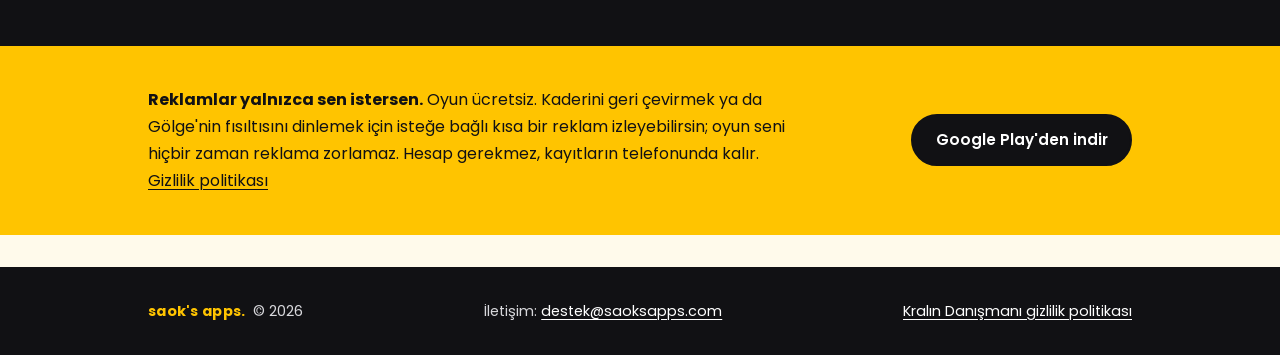
==== commit 2e0a0fc2: "İletişim adresi: destek@saoksapps.com Co-Authored-By: Claude Opus 5.5 <noreply@anthropic.com> Claude" ====
--- a/kralin-danismani/index.html
+++ b/kralin-danismani/index.html
@@ -65,7 +65,7 @@
 <footer id="iletisim">
   <div class="wrap">
     <span><span class="mark">saok's apps.</span> &nbsp;© 2026</span>
-    <span>İletişim: <a href="mailto:ssamgokk@gmail.com">ssamgokk@gmail.com</a></span>
+    <span>İletişim: <a href="mailto:destek@saoksapps.com">destek@saoksapps.com</a></span>
     <a href="/kralin-danismani/gizlilik/">Kralın Danışmanı gizlilik politikası</a>
   </div>
 </footer>
